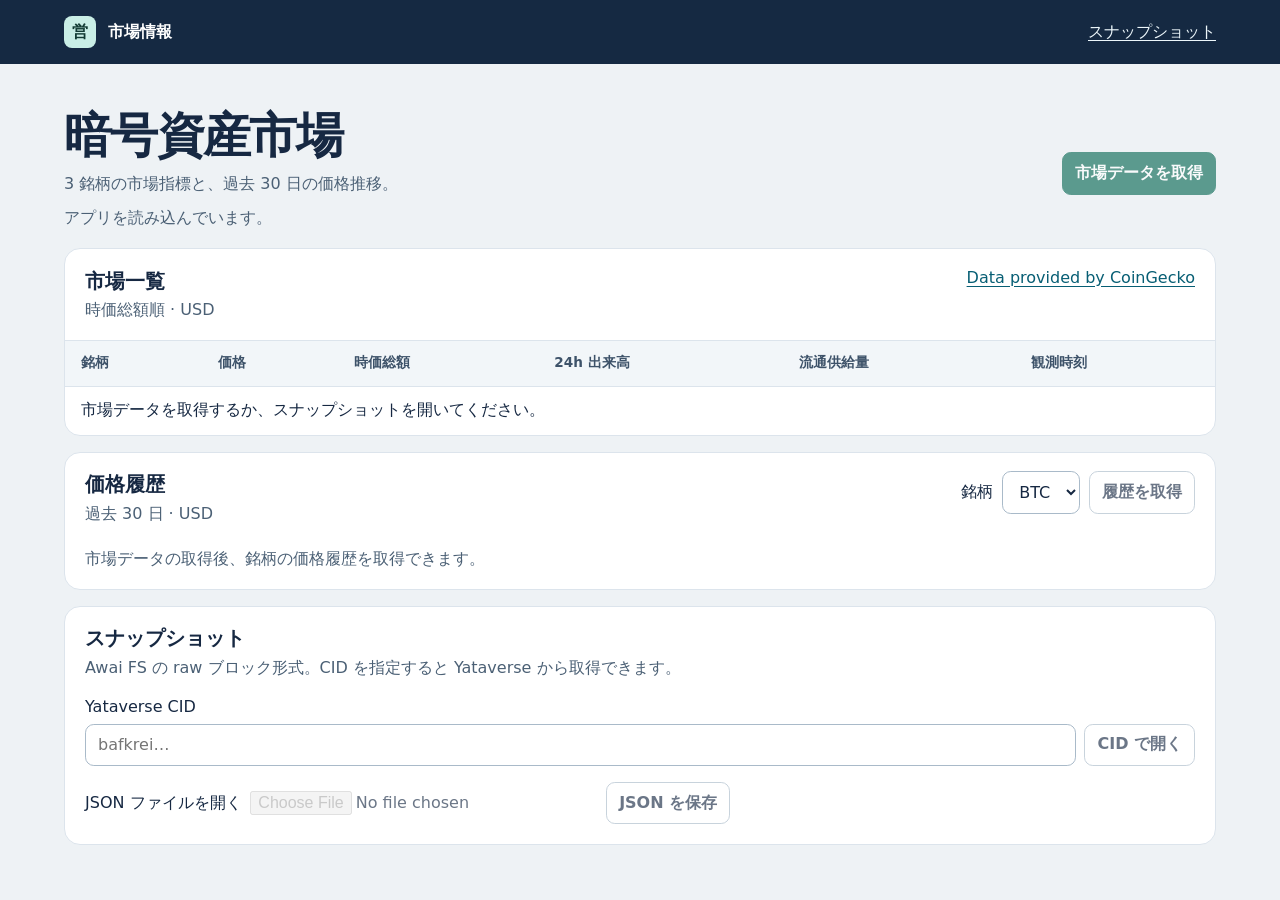
==== market-data/index.html @ 032c0cd9 "JUN-1363 Add source-backed market data dApp" ====
<!doctype html>
<html lang="ja">
<head>
  <meta charset="utf-8">
  <meta name="viewport" content="width=device-width, initial-scale=1">
  <meta http-equiv="Content-Security-Policy" content="default-src 'none'; script-src 'self'; style-src 'self'; base-uri 'none'; form-action 'none'; @CONNECT_SRC@">
  <title>営 市場情報</title>
  <link rel="stylesheet" href="./style.css">
  <link rel="stylesheet" href="./kotoba-client-consent.css">
  <script type="module" src="./app.mjs"></script>
</head>
<body>
  <header class="masthead"><div class="shell masthead-inner">
    <span class="wordmark"><b>営</b> 市場情報</span>
    <a href="#snapshots">スナップショット</a>
  </div></header>
  <main class="shell">
    <section class="intro" aria-labelledby="title">
      <div><h1 id="title">暗号資産市場</h1><p>3 銘柄の市場指標と、過去 30 日の価格推移。</p></div>
      <button type="button" class="primary" id="refresh" disabled>市場データを取得</button>
    </section>
    <p id="status" class="status" role="status">アプリを読み込んでいます。</p>
    <section class="card" aria-labelledby="market-title">
      <div class="card-head"><div><h2 id="market-title">市場一覧</h2><p id="quote-context">時価総額順 · USD</p></div>
        <a href="https://www.coingecko.com/en/api" rel="noreferrer">Data provided by CoinGecko</a>
      </div>
      <div class="table-wrap" tabindex="0" role="region" aria-labelledby="market-title">
        <table>
          <thead><tr><th scope="col">銘柄</th><th scope="col">価格</th><th scope="col">時価総額</th><th scope="col">24h 出来高</th><th scope="col">流通供給量</th><th scope="col">観測時刻</th></tr></thead>
          <tbody id="quotes"><tr><td colspan="6">市場データを取得するか、スナップショットを開いてください。</td></tr></tbody>
        </table>
      </div>
    </section>
    <section class="card" aria-labelledby="chart-title">
      <div class="card-head history-head"><div><h2 id="chart-title">価格履歴</h2><p id="history-context">過去 30 日 · USD</p></div>
        <div class="history-controls">
          <label for="asset">銘柄</label> <select id="asset"><option value="bitcoin">BTC</option><option value="ethereum">ETH</option><option value="solana">SOL</option></select>
          <button id="history" type="button" disabled>履歴を取得</button>
        </div>
      </div>
      <div class="chart-body">
        <p id="history-empty">市場データの取得後、銘柄の価格履歴を取得できます。</p>
        <div id="history-data" hidden>
          <canvas id="graph" aria-hidden="true"></canvas>
          <details><summary>価格履歴のデータ表</summary>
            <div class="history-scroll" tabindex="0" role="region" aria-label="日次価格履歴">
              <table><thead><tr><th scope="col">観測時刻</th><th scope="col">価格（USD）</th></tr></thead><tbody id="points"></tbody></table>
            </div>
          </details>
        </div>
      </div>
    </section>
    <section class="card" id="snapshots" aria-labelledby="snapshot-title">
      <div class="card-head"><div><h2 id="snapshot-title">スナップショット</h2><p>Awai FS の raw ブロック形式。CID を指定すると Yataverse から取得できます。</p></div></div>
      <div class="snapshot-body">
        <form id="cid-form"><label for="cid">Yataverse CID</label>
          <div class="cid-row"><input id="cid" required maxlength="59" placeholder="bafkrei…" spellcheck="false" autocomplete="off"><button id="load" type="submit" disabled>CID で開く</button></div>
        </form>
        <div class="file-row"><label for="file">JSON ファイルを開く</label><input id="file" type="file" accept=".json,application/json" disabled>
          <button type="button" id="save" disabled>JSON を保存</button>
        </div>
        <p id="digest" hidden></p>
      </div>
    </section>
  </main>
</body>
</html>
---- market-data/style.css ----
:root {
  color-scheme: light;
  font-family: "Noto Sans JP", system-ui, sans-serif;
  color: #162842;
  background: #eef2f5;
  --navy: #152942;
  --muted: #4b6075;
  --line: #dce4ec;
  --teal: #076853;
}
* { box-sizing: border-box; }
body { margin: 0; }
[hidden] { display: none !important; }
.shell { width: min(72rem, 100% - 2rem); margin-inline: auto; }
.masthead { background: var(--navy); color: #fff; }
.masthead-inner { display: flex; justify-content: space-between; align-items: center; gap: .5rem; min-height: 4rem; }
.masthead a { color: #edf7fb; }
.wordmark { font-weight: 700; }
.wordmark b { display: inline-grid; place-items: center; width: 2rem; height: 2rem; background: #c9eee6; color: #123b34; border-radius: .5rem; margin-inline-end: .4rem; }
.intro { display: flex; flex-wrap: wrap; align-items: end; justify-content: space-between; gap: 1rem; margin-block: 2.5rem .65rem; }
h1, h2, p { margin: 0; }
h1 { font-size: clamp(1.9rem, 5vw, 3rem); letter-spacing: -.035em; }
h2 { font-size: 1.25rem; }
.intro p, .card-head p, .chart-body > p, #digest { color: var(--muted); margin-top: .35rem; }
.status { color: var(--muted); min-height: 1.5rem; margin-block: .85rem; overflow-wrap: anywhere; }
.card { background: #fff; border: 1px solid var(--line); border-radius: 1rem; margin-block: 1rem; }
.card-head { display: flex; flex-wrap: wrap; align-items: start; justify-content: space-between; gap: .75rem; padding: 1.15rem 1.25rem; }
a { color: #075e74; text-underline-offset: .19em; }
button, input, select { font: inherit; color: inherit; }
button, select, input:not([type=file]) { min-height: 2.65rem; border: 1px solid #a9bac9; border-radius: .55rem; background: #fff; padding: .45rem .75rem; }
button { font-weight: 650; cursor: pointer; }
button:hover:not(:disabled) { background: #ecf6f3; }
button:disabled, input:disabled { opacity: .63; cursor: default; }
.primary, .primary:hover:not(:disabled) { background: var(--teal); border-color: var(--teal); color: #fff; }
.primary:hover:not(:disabled) { background: #085642; }
:focus-visible { outline: 3px solid #1776a3; outline-offset: 3px; }
.table-wrap, .history-scroll { overflow: auto; max-block-size: 22rem; }
table { width: 100%; border-spacing: 0; text-align: start; font-variant-numeric: tabular-nums; }
th, td { text-align: start; white-space: nowrap; padding: .85rem 1rem; border-top: 1px solid var(--line); }
thead { position: sticky; inset-block-start: 0; z-index: 2; }
thead th { background: #f2f6f9; color: #3d5269; font-size: .85rem; }
tbody th { position: sticky; inset-inline-start: 0; z-index: 1; background: #fff; }
td[colspan] { white-space: normal; }
.asset-title { display: flex; gap: .6rem; align-items: center; }
.asset-symbol { border-radius: .4rem; padding: .2rem .38rem; min-inline-size: 2.65rem; text-align: center; }
.amber { background: #fff0d3; color: #734400; }
.blue { background: #e3ebff; color: #253e83; }
.violet { background: #eee4ff; color: #55308b; }
.history-controls, .file-row { display: flex; flex-wrap: wrap; align-items: center; gap: .55rem; }
.chart-body, .snapshot-body { padding: 0 1.25rem 1.2rem; }
canvas { display: block; width: 100%; height: 16rem; }
details { margin-top: .75rem; }
summary { cursor: pointer; }
.history-scroll { margin-top: .75rem; }
.cid-row { display: flex; flex-wrap: wrap; gap: .55rem; margin-block: .45rem 1rem; }
.cid-row input { flex: 1 1 20rem; min-width: 0; }
input[type=file] { max-width: 100%; }
#digest { overflow-wrap: anywhere; font-family: ui-monospace, monospace; font-size: .85rem; }
@media (max-width: 35rem) {
  .shell { width: calc(100% - 1rem); }
  .intro { margin-inline: .3rem; }
  .card-head, .chart-body, .snapshot-body { padding-inline: .8rem; }
  th, td { padding-inline: .55rem; }
  canvas { height: 12rem; }
}
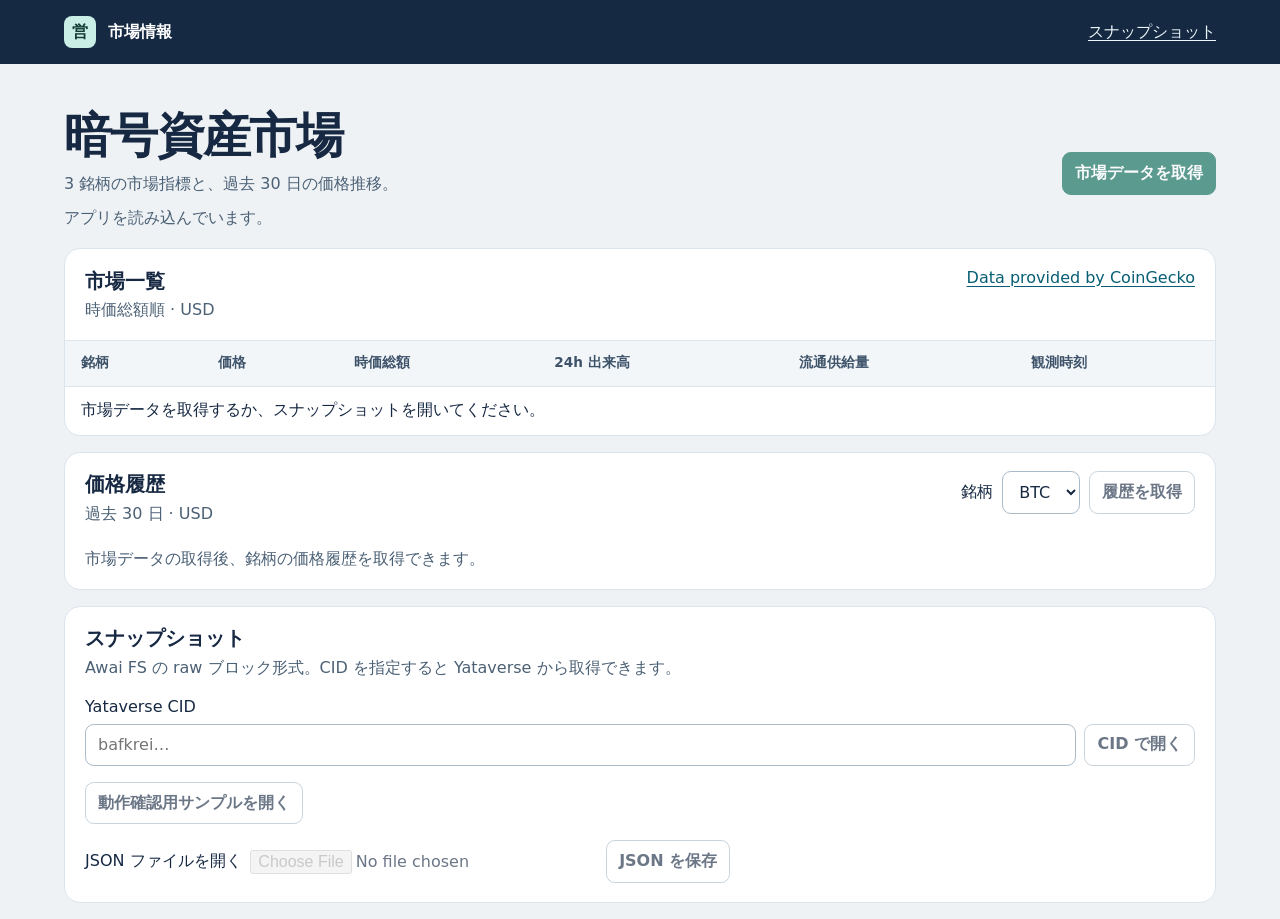
==== commit 85beba8d: "JUN-1365 Publish market data on GitHub Pages" ====
--- a/market-data/index.html
+++ b/market-data/index.html
@@ -22,7 +22,7 @@
     <p id="status" class="status" role="status">アプリを読み込んでいます。</p>
     <section class="card" aria-labelledby="market-title">
       <div class="card-head"><div><h2 id="market-title">市場一覧</h2><p id="quote-context">時価総額順 · USD</p></div>
-        <a href="https://www.coingecko.com/en/api" rel="noreferrer">Data provided by CoinGecko</a>
+        <a id="market-credit" href="https://www.coingecko.com/en/api" rel="noreferrer">Data provided by CoinGecko</a>
       </div>
       <div class="table-wrap" tabindex="0" role="region" aria-labelledby="market-title">
         <table>
@@ -56,6 +56,7 @@
         <form id="cid-form"><label for="cid">Yataverse CID</label>
           <div class="cid-row"><input id="cid" required maxlength="59" placeholder="bafkrei…" spellcheck="false" autocomplete="off"><button id="load" type="submit" disabled>CID で開く</button></div>
         </form>
+        <p class="test-snapshot"><button id="example" type="button" disabled>動作確認用サンプルを開く</button></p>
         <div class="file-row"><label for="file">JSON ファイルを開く</label><input id="file" type="file" accept=".json,application/json" disabled>
           <button type="button" id="save" disabled>JSON を保存</button>
         </div>
--- a/market-data/style.css
+++ b/market-data/style.css
@@ -63,3 +63,4 @@
   th, td { padding-inline: .55rem; }
   canvas { height: 12rem; }
 }
+.test-snapshot { margin-block: 0 1rem; }
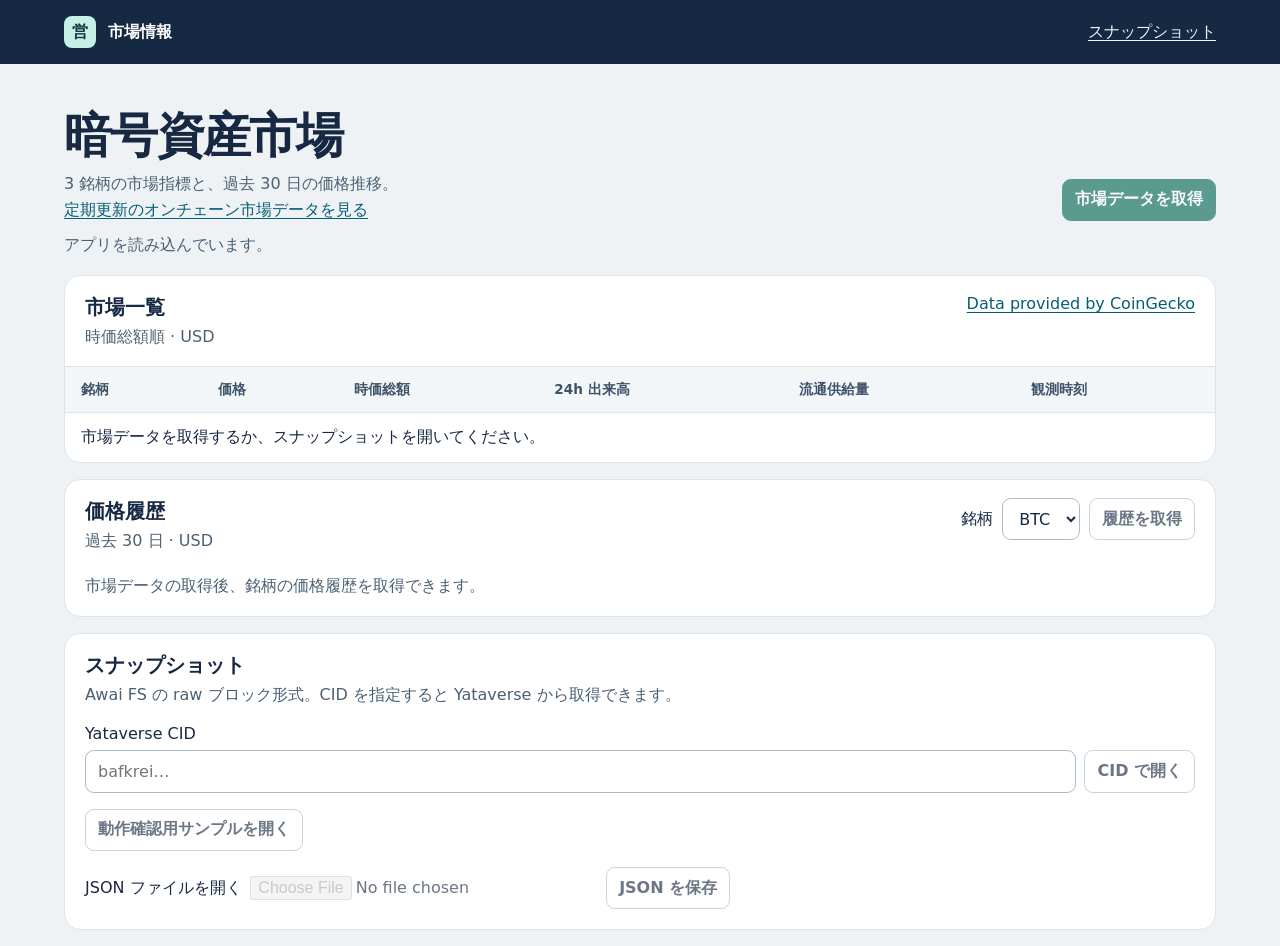
==== commit a8307af4: "JUN-1369 Link to the recurring onchain market feed" ====
--- a/market-data/index.html
+++ b/market-data/index.html
@@ -16,7 +16,7 @@
   </div></header>
   <main class="shell">
     <section class="intro" aria-labelledby="title">
-      <div><h1 id="title">暗号資産市場</h1><p>3 銘柄の市場指標と、過去 30 日の価格推移。</p></div>
+      <div><h1 id="title">暗号資産市場</h1><p>3 銘柄の市場指標と、過去 30 日の価格推移。</p><p><a href="https://network-awai.github.io/app-itonami-market-android/" rel="noreferrer">定期更新のオンチェーン市場データを見る</a></p></div>
       <button type="button" class="primary" id="refresh" disabled>市場データを取得</button>
     </section>
     <p id="status" class="status" role="status">アプリを読み込んでいます。</p>
